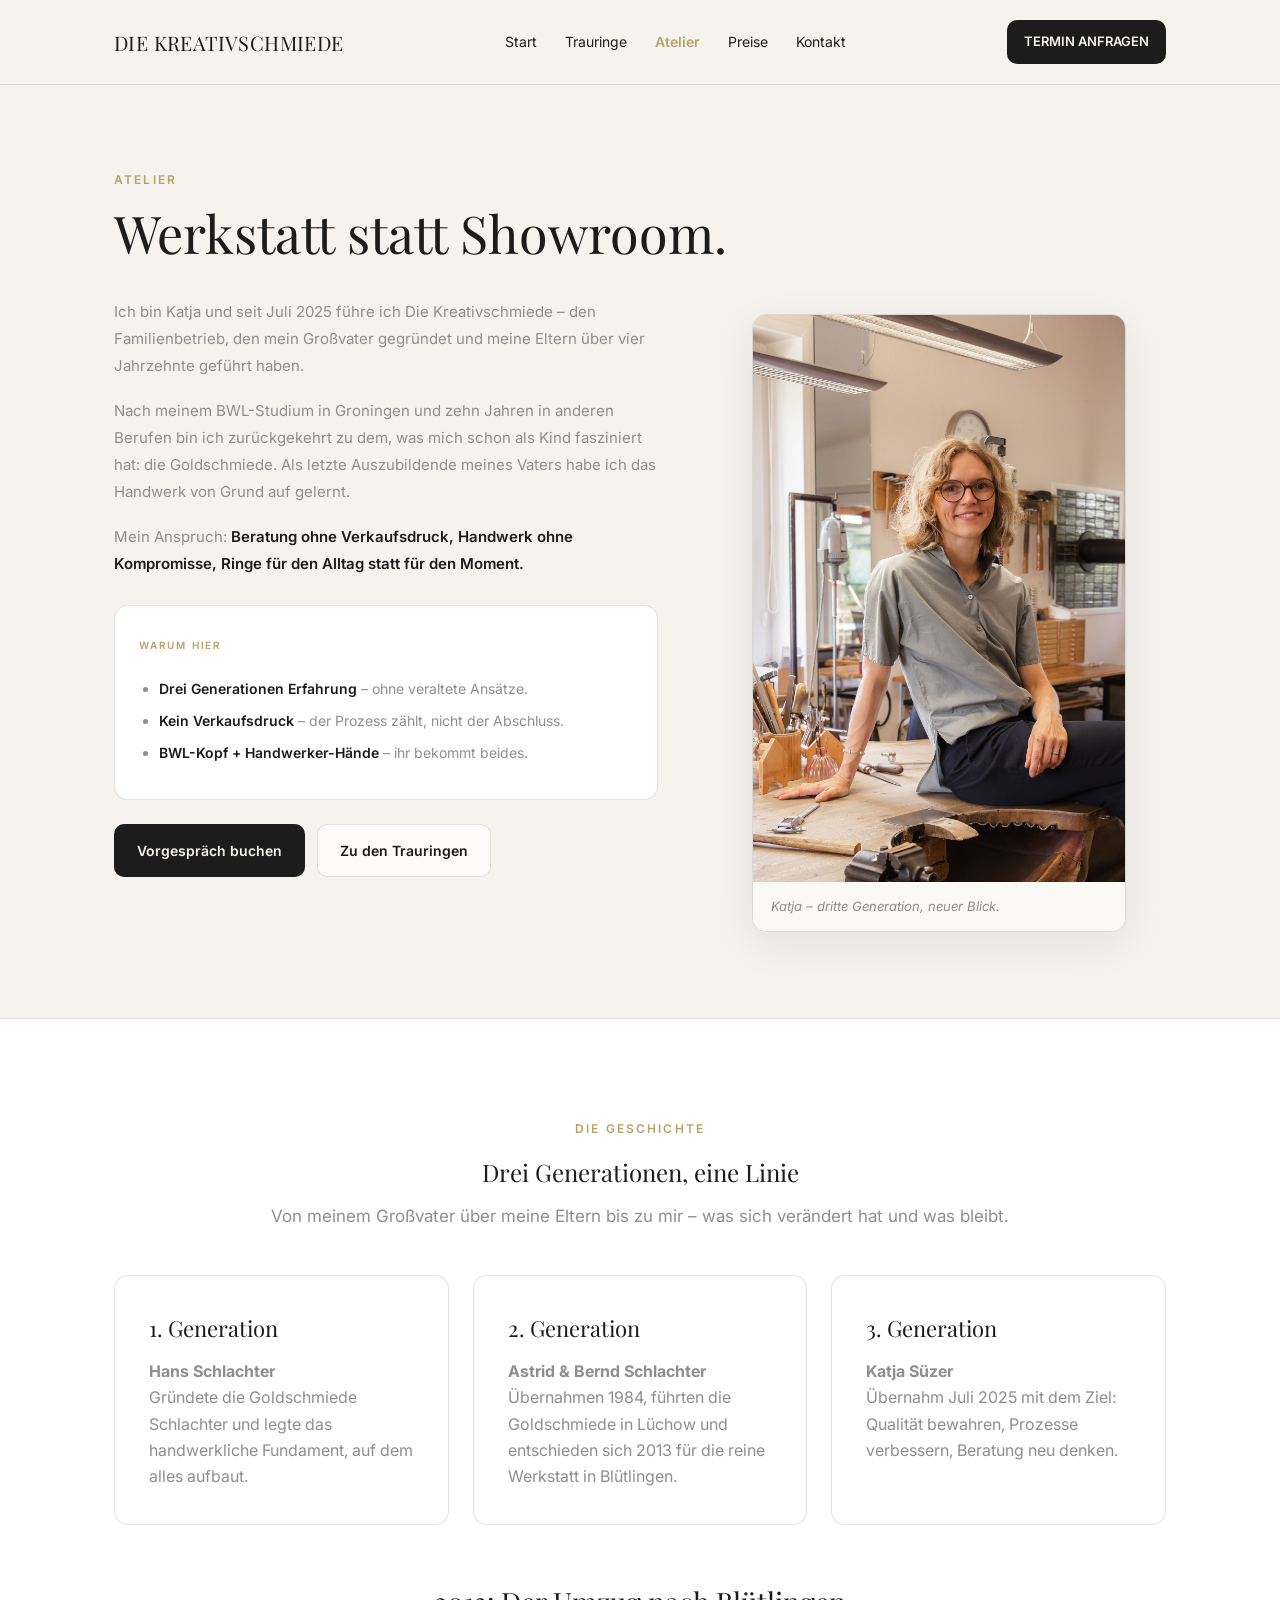
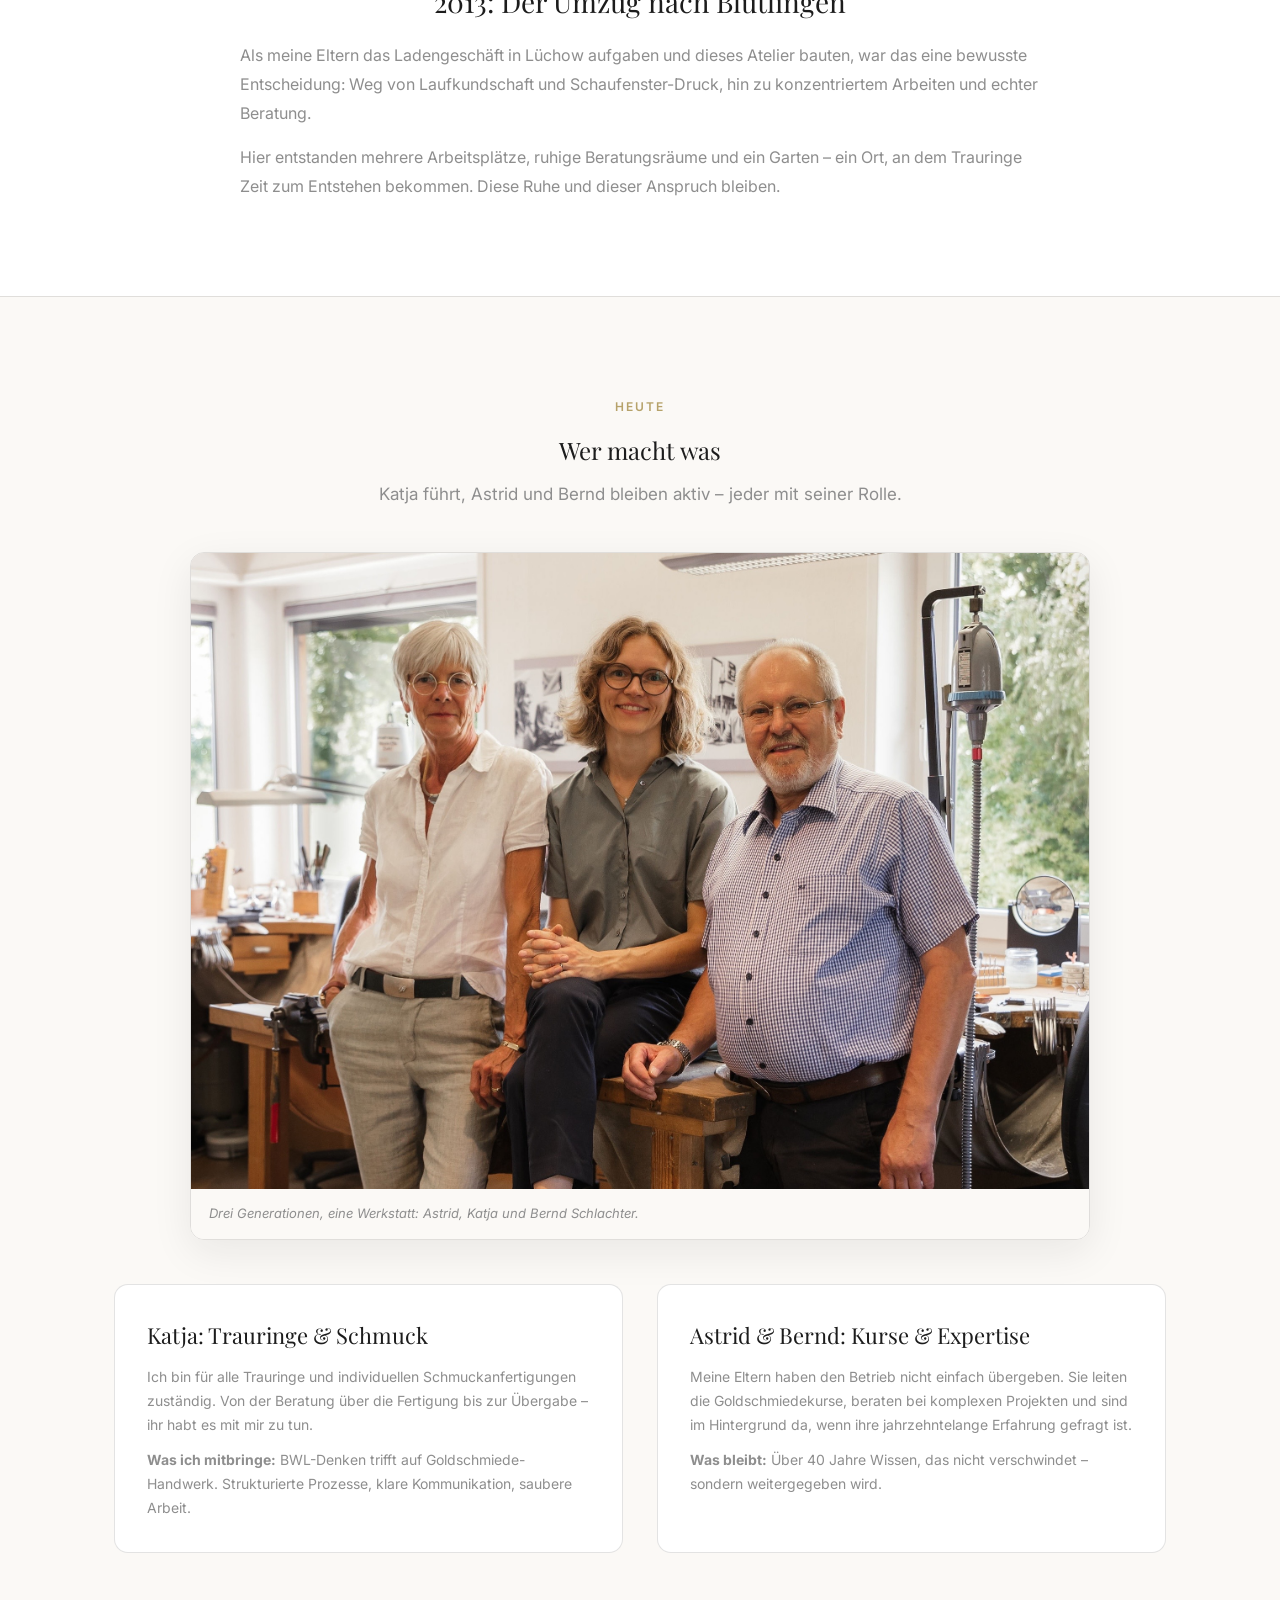
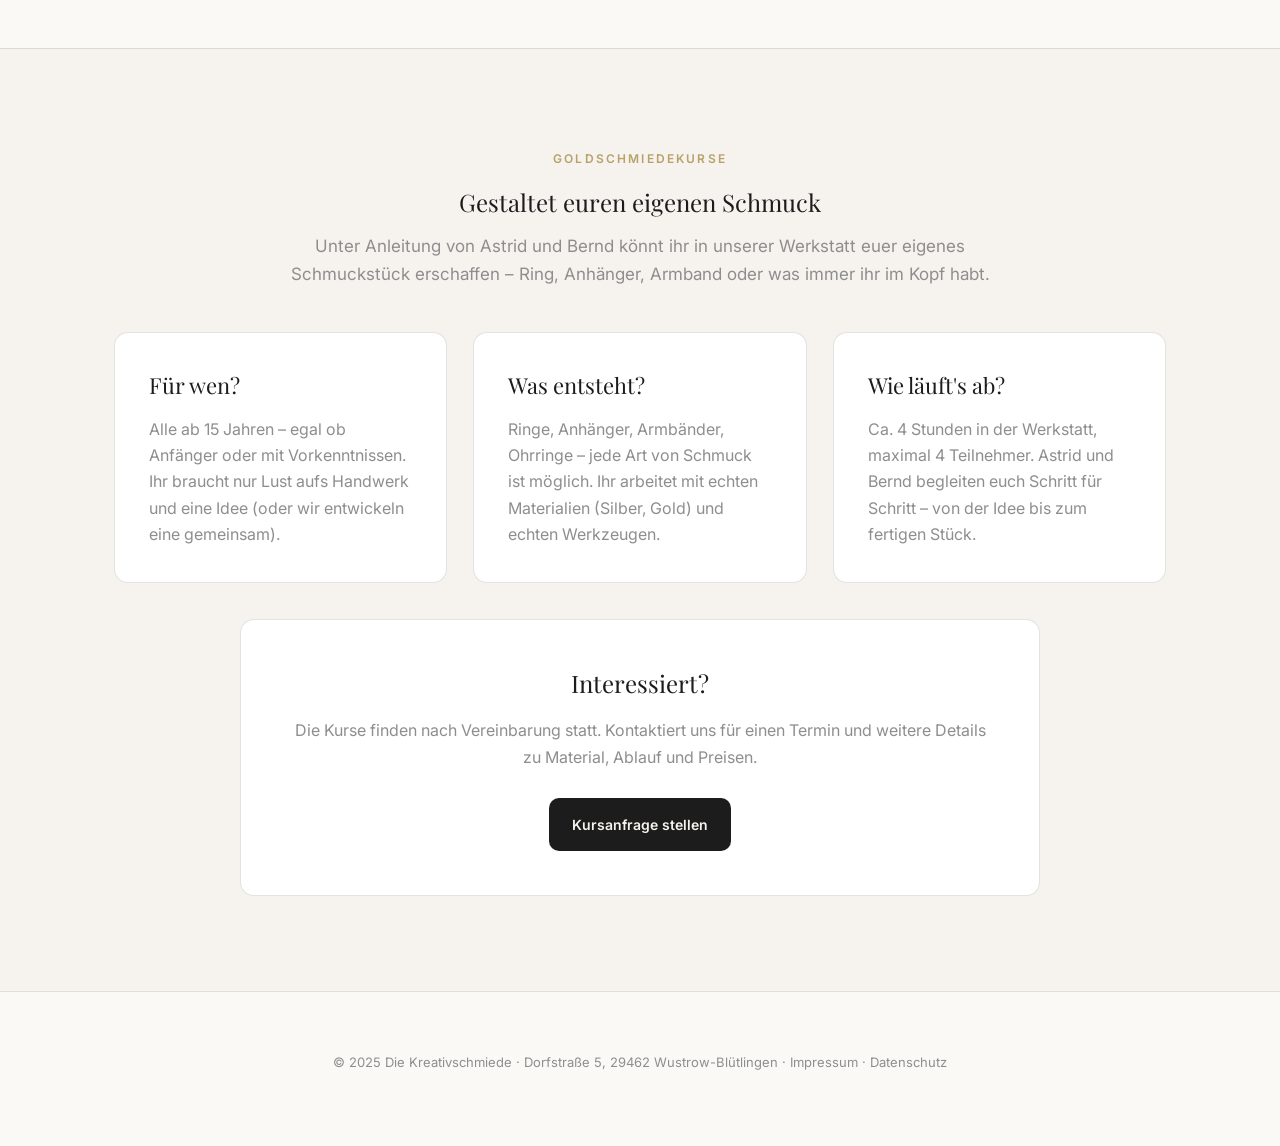
==== atelier.html @ a0a29ec5 "Initial launch: Kreativschmiede Relaunch" ====
<!doctype html>
<html lang="de">
<head>
  <meta charset="utf-8" />
  <meta name="viewport" content="width=device-width, initial-scale=1" />
  <title>Atelier & Über uns – Die Kreativschmiede</title>
  <meta name="description" content="Werkstatt statt Showroom. Drei Generationen Goldschmiedehandwerk – jetzt geführt von Katja Süzer in Wustrow-Blütlingen." />
  <link rel="stylesheet" href="css/style.css" />

  <style>
    /* ---- Page-specific ---- */

    .about-hero {
      padding: 80px 0 70px;
    }
    .about-hero h1 {
      font-size: clamp(34px, 5vw, 52px);
      line-height: 1.12;
      margin-bottom: 36px;
      max-width: 700px;
    }

    .about-grid {
      display: grid;
      grid-template-columns: 1.2fr 1fr;
      gap: 54px;
      align-items: start;
    }

    .about-copy p {
      color: var(--muted);
      font-size: 15px;
      line-height: 1.8;
      margin: 0 0 18px;
    }
    .about-copy strong { color: var(--text); font-weight: 600; }

    .principles {
      background: var(--surface);
      padding: 24px;
      border-radius: var(--radius);
      border: 1px solid var(--line);
      margin-top: 28px;
    }
    .principles ul { margin: 10px 0 0; padding-left: 20px; }
    .principles li {
      margin: 10px 0;
      color: var(--muted);
      font-size: 14px;
      line-height: 1.6;
    }
    .principles li strong { color: var(--text); }

    .about-photo {
      border-radius: var(--radius);
      overflow: hidden;
      border: 1px solid var(--line);
      box-shadow: var(--shadow);
      position: sticky;
      top: 110px;
    }
    .about-photo img { width: 100%; height: auto; display: block; object-fit: cover; }
    .about-photo figcaption {
      padding: 14px 18px;
      background: var(--surface-2);
      font-size: 13px;
      color: var(--muted);
      font-style: italic;
    }

    /* Generation cards */
    .gen-grid {
      display: grid;
      grid-template-columns: repeat(3, 1fr);
      gap: 24px;
      margin-top: 44px;
    }

    /* Roles */
    .roles-grid {
      display: grid;
      grid-template-columns: 1fr 1fr;
      gap: 34px;
      margin-top: 44px;
    }
    .role-card {
      background: var(--surface);
      padding: 32px;
      border-radius: var(--radius);
      border: 1px solid var(--line);
    }
    .role-card h3 { font-size: 22px; margin-bottom: 12px; }
    .role-card p  { color: var(--muted); font-size: 14px; line-height: 1.7; margin: 0 0 12px; }
    .role-card p:last-child { margin: 0; }

    /* Kurs box */
    .kurs-box {
      max-width: 800px;
      margin: 36px auto 0;
      background: var(--surface);
      border: 1px solid var(--line);
      border-radius: var(--radius);
      padding: 44px;
      text-align: center;
    }
    .kurs-box h3 { font-size: 24px; margin-bottom: 14px; }
    .kurs-box p  { color: var(--muted); margin: 0 0 28px; }

    @media (max-width: 900px) {
      .about-grid   { grid-template-columns: 1fr; gap: 36px; }
      .about-photo  { position: relative; top: 0; order: -1; }
      .gen-grid     { grid-template-columns: 1fr; }
      .roles-grid   { grid-template-columns: 1fr; }
    }
  </style>
</head>

<body>

  <!-- NAV -->
  <nav class="nav" aria-label="Hauptnavigation">
    <div class="wrap nav-inner">
      <a href="index.html" class="brand" aria-label="Startseite">
        <span>DIE KREATIVSCHMIEDE</span>
      </a>
      <div class="menu">
        <a href="index.html">Start</a>
        <a href="trauringe.html">Trauringe</a>
        <a href="atelier.html" class="active">Atelier</a>
        <a href="preise.html">Preise</a>
        <a href="kontakt.html">Kontakt</a>
      </div>
      <div class="cta-group">
        <a href="kontakt.html#termin" class="btn btn-primary btn-sm">TERMIN ANFRAGEN</a>
      </div>
    </div>
  </nav>

  <!-- HERO / ÜBER KATJA -->
  <header class="about-hero" id="top">
    <div class="wrap">
      <span class="kicker">Atelier</span>
      <h1>Werkstatt statt Showroom.</h1>

      <div class="about-grid">
        <div class="about-copy">
          <p>
            Ich bin Katja und seit Juli 2025 führe ich Die Kreativschmiede – den Familienbetrieb, den mein Großvater gegründet und meine Eltern über vier Jahrzehnte geführt haben.
          </p>
          <p>
            Nach meinem BWL-Studium in Groningen und zehn Jahren in anderen Berufen bin ich zurückgekehrt zu dem, was mich schon als Kind fasziniert hat: die Goldschmiede. Als letzte Auszubildende meines Vaters habe ich das Handwerk von Grund auf gelernt.
          </p>
          <p>
            Mein Anspruch: <strong>Beratung ohne Verkaufsdruck, Handwerk ohne Kompromisse, Ringe für den Alltag statt für den Moment.</strong>
          </p>

          <div class="principles">
            <span class="kicker" style="font-size:10px;">Warum hier</span>
            <ul>
              <li><strong>Drei Generationen Erfahrung</strong> – ohne veraltete Ansätze.</li>
              <li><strong>Kein Verkaufsdruck</strong> – der Prozess zählt, nicht der Abschluss.</li>
              <li><strong>BWL-Kopf + Handwerker-Hände</strong> – ihr bekommt beides.</li>
            </ul>
          </div>

          <div class="cta-group" style="justify-content:flex-start; margin-top: 24px;">
            <a href="kontakt.html#termin" class="btn btn-primary">Vorgespräch buchen</a>
            <a href="trauringe.html" class="btn btn-outline">Zu den Trauringen</a>
          </div>
        </div>

        <figure class="about-photo">
          <img src="images/EG_01991 Kopie.jpeg" alt="Katja Süzer an ihrem Arbeitsplatz in der Goldschmiedewerkstatt" loading="eager" />
          <figcaption>Katja – dritte Generation, neuer Blick.</figcaption>
        </figure>
      </div>
    </div>
  </header>

  <!-- DREI GENERATIONEN -->
  <section style="background: var(--surface);">
    <div class="wrap">
      <div class="center">
        <span class="kicker">Die Geschichte</span>
        <h2>Drei Generationen, eine Linie</h2>
        <p class="lead">Von meinem Großvater über meine Eltern bis zu mir – was sich verändert hat und was bleibt.</p>
      </div>

      <div class="gen-grid">
        <div class="card">
          <h3>1. Generation</h3>
          <p><strong>Hans Schlachter</strong><br>Gründete die Goldschmiede Schlachter und legte das handwerkliche Fundament, auf dem alles aufbaut.</p>
        </div>
        <div class="card">
          <h3>2. Generation</h3>
          <p><strong>Astrid & Bernd Schlachter</strong><br>Übernahmen 1984, führten die Goldschmiede in Lüchow und entschieden sich 2013 für die reine Werkstatt in Blütlingen.</p>
        </div>
        <div class="card">
          <h3>3. Generation</h3>
          <p><strong>Katja Süzer</strong><br>Übernahm Juli 2025 mit dem Ziel: Qualität bewahren, Prozesse verbessern, Beratung neu denken.</p>
        </div>
      </div>

      <div style="max-width: 800px; margin: 54px auto 0;">
        <h3 style="font-size: 28px; margin-bottom: 16px; text-align: center;">2013: Der Umzug nach Blütlingen</h3>
        <p style="color: var(--muted); line-height: 1.8; margin: 0 0 16px;">
          Als meine Eltern das Ladengeschäft in Lüchow aufgaben und dieses Atelier bauten, war das eine bewusste Entscheidung: Weg von Laufkundschaft und Schaufenster-Druck, hin zu konzentriertem Arbeiten und echter Beratung.
        </p>
        <p style="color: var(--muted); line-height: 1.8; margin: 0;">
          Hier entstanden mehrere Arbeitsplätze, ruhige Beratungsräume und ein Garten – ein Ort, an dem Trauringe Zeit zum Entstehen bekommen. Diese Ruhe und dieser Anspruch bleiben.
        </p>
      </div>
    </div>
  </section>

  <!-- WER MACHT WAS -->
  <section style="background: var(--surface-2);">
    <div class="wrap">
      <div class="center">
        <span class="kicker">Heute</span>
        <h2>Wer macht was</h2>
        <p class="lead">Katja führt, Astrid und Bernd bleiben aktiv – jeder mit seiner Rolle.</p>
      </div>

      <figure style="max-width: 900px; margin: 44px auto 0; border-radius: var(--radius); overflow: hidden; border: 1px solid var(--line); box-shadow: var(--shadow);">
        <img src="images/EG_01956.jpeg" alt="Familie Schlachter: Astrid, Katja und Bernd in der Werkstatt" loading="lazy" style="width:100%; display:block; object-fit:cover;" />
        <figcaption style="padding: 14px 18px; background: var(--surface-2); font-size: 13px; color: var(--muted); font-style: italic;">Drei Generationen, eine Werkstatt: Astrid, Katja und Bernd Schlachter.</figcaption>
      </figure>

      <div class="roles-grid">
        <div class="role-card">
          <h3>Katja: Trauringe & Schmuck</h3>
          <p>Ich bin für alle Trauringe und individuellen Schmuckanfertigungen zuständig. Von der Beratung über die Fertigung bis zur Übergabe – ihr habt es mit mir zu tun.</p>
          <p><strong>Was ich mitbringe:</strong> BWL-Denken trifft auf Goldschmiede-Handwerk. Strukturierte Prozesse, klare Kommunikation, saubere Arbeit.</p>
        </div>
        <div class="role-card">
          <h3>Astrid & Bernd: Kurse & Expertise</h3>
          <p>Meine Eltern haben den Betrieb nicht einfach übergeben. Sie leiten die Goldschmiedekurse, beraten bei komplexen Projekten und sind im Hintergrund da, wenn ihre jahrzehntelange Erfahrung gefragt ist.</p>
          <p><strong>Was bleibt:</strong> Über 40 Jahre Wissen, das nicht verschwindet – sondern weitergegeben wird.</p>
        </div>
      </div>
    </div>
  </section>

  <!-- GOLDSCHMIEDEKURSE -->
  <section id="kurse">
    <div class="wrap">
      <div class="center">
        <span class="kicker">Goldschmiedekurse</span>
        <h2>Gestaltet euren eigenen Schmuck</h2>
        <p class="lead">Unter Anleitung von Astrid und Bernd könnt ihr in unserer Werkstatt euer eigenes Schmuckstück erschaffen – Ring, Anhänger, Armband oder was immer ihr im Kopf habt.</p>
      </div>

      <div class="grid">
        <div class="card">
          <h3>Für wen?</h3>
          <p>Alle ab 15 Jahren – egal ob Anfänger oder mit Vorkenntnissen. Ihr braucht nur Lust aufs Handwerk und eine Idee (oder wir entwickeln eine gemeinsam).</p>
        </div>
        <div class="card">
          <h3>Was entsteht?</h3>
          <p>Ringe, Anhänger, Armbänder, Ohrringe – jede Art von Schmuck ist möglich. Ihr arbeitet mit echten Materialien (Silber, Gold) und echten Werkzeugen.</p>
        </div>
        <div class="card">
          <h3>Wie läuft's ab?</h3>
          <p>Ca. 4 Stunden in der Werkstatt, maximal 4 Teilnehmer. Astrid und Bernd begleiten euch Schritt für Schritt – von der Idee bis zum fertigen Stück.</p>
        </div>
      </div>

      <div class="kurs-box">
        <h3>Interessiert?</h3>
        <p>Die Kurse finden nach Vereinbarung statt. Kontaktiert uns für einen Termin und weitere Details zu Material, Ablauf und Preisen.</p>
        <a href="kontakt.html#termin" class="btn btn-primary">Kursanfrage stellen</a>
      </div>
    </div>
  </section>

  <footer>
    <div class="wrap">
      <p>&copy; 2025 Die Kreativschmiede · Dorfstraße 5, 29462 Wustrow-Blütlingen ·
        <a href="impressum.html">Impressum</a> · <a href="datenschutz.html">Datenschutz</a>
      </p>
    </div>
  </footer>

</body>
</html>
---- css/style.css ----
/* ============================================================
   DIE KREATIVSCHMIEDE – Shared Stylesheet
   Palette: Ivory · Anthrazit · Gold
   Fonts: Playfair Display (serif) · Inter (sans)
   ============================================================ */

@import url('https://fonts.googleapis.com/css2?family=Playfair+Display:wght@400;600&family=Inter:wght@300;400;600&display=swap');

/* ---------- Design Tokens ---------- */
:root {
  --anthracite:   #1C1C1C;
  --ivory:        #F6F3EE;
  --gold:         #B6A26A;
  --stone:        #8E8E8E;
  --sage:         #8FAE9E;

  --bg:           var(--ivory);
  --surface:      #FFFFFF;
  --surface-2:    #FBF9F6;

  --text:         var(--anthracite);
  --muted:        var(--stone);
  --accent:       var(--gold);
  --accent-soft:  rgba(182, 162, 106, 0.12);

  --line:         rgba(28, 28, 28, 0.12);
  --radius:       14px;
  --shadow:       0 12px 40px rgba(28, 28, 28, 0.08);
}

/* ---------- Reset & Base ---------- */
*, *::before, *::after { box-sizing: border-box; }

body {
  margin: 0;
  font-family: 'Inter', sans-serif;
  background: var(--bg);
  color: var(--text);
  line-height: 1.65;
  scroll-behavior: smooth;
}

h1, h2, h3, h4 {
  font-family: 'Playfair Display', serif;
  font-weight: 400;
  margin: 0;
  color: var(--text);
}

p { margin: 0 0 1em; }
a { color: var(--accent); }
img { max-width: 100%; display: block; }

/* ---------- Layout ---------- */
.wrap {
  max-width: 1100px;
  margin: 0 auto;
  padding: 0 24px;
}

.center { text-align: center; }

.lead {
  color: var(--muted);
  margin: 10px auto 0;
  max-width: 760px;
  font-size: 17px;
}

section {
  padding: 95px 0;
  border-top: 1px solid var(--line);
}

/* ---------- Navigation ---------- */
.nav {
  position: sticky;
  top: 0;
  z-index: 100;
  background: rgba(246, 243, 238, 0.92);
  backdrop-filter: blur(12px);
  -webkit-backdrop-filter: blur(12px);
  border-bottom: 1px solid var(--line);
}

.nav-inner {
  display: flex;
  align-items: center;
  justify-content: space-between;
  height: 84px;
  gap: 18px;
}

.brand {
  display: flex;
  align-items: center;
  gap: 14px;
  text-decoration: none;
  color: var(--text);
  min-width: 220px;
  flex-shrink: 0;
}

.brand span {
  font-family: 'Playfair Display', serif;
  font-size: 20px;
  letter-spacing: 0.02em;
}

.menu {
  display: flex;
  gap: 4px;
  align-items: center;
  font-size: 14px;
  flex-wrap: wrap;
  justify-content: center;
}

.menu a {
  text-decoration: none;
  color: var(--text);
  padding: 10px 12px;
  border-radius: 10px;
  transition: background 0.2s;
}

.menu a:hover { background: rgba(28, 28, 28, 0.05); }
.menu a.active { color: var(--accent); font-weight: 600; }

/* ---------- Buttons ---------- */
.cta-group {
  display: flex;
  gap: 12px;
  justify-content: center;
  flex-wrap: wrap;
}

.btn {
  padding: 14px 22px;
  border-radius: 10px;
  text-decoration: none;
  font-weight: 600;
  transition: transform 0.25s, filter 0.25s, background 0.25s, border-color 0.25s;
  display: inline-block;
  font-size: 14px;
  border: 1px solid transparent;
  text-align: center;
  white-space: nowrap;
  cursor: pointer;
  font-family: 'Inter', sans-serif;
}

.btn-primary {
  background: var(--anthracite);
  color: var(--ivory);
}
.btn-primary:hover {
  transform: translateY(-1px);
  filter: brightness(1.08);
}

.btn-outline {
  border: 1px solid var(--line);
  color: var(--text);
  background: rgba(255, 255, 255, 0.65);
}
.btn-outline:hover {
  border-color: rgba(28, 28, 28, 0.22);
  background: rgba(255, 255, 255, 0.92);
  transform: translateY(-1px);
}

.btn-sm {
  padding: 10px 16px;
  font-size: 13px;
}

/* ---------- Kicker (Label über Überschriften) ---------- */
.kicker {
  color: var(--accent);
  text-transform: uppercase;
  letter-spacing: 0.18em;
  font-size: 12px;
  font-weight: 600;
  margin-bottom: 14px;
  display: inline-block;
}

/* ---------- Cards ---------- */
.card {
  background: var(--surface);
  padding: 34px;
  border-radius: var(--radius);
  border: 1px solid var(--line);
  transition: box-shadow 0.25s, transform 0.25s, border-color 0.25s;
}
.card:hover {
  box-shadow: var(--shadow);
  transform: translateY(-2px);
  border-color: rgba(182, 162, 106, 0.55);
}
.card h3 { font-size: 22px; margin-bottom: 12px; }
.card p  { color: var(--muted); margin: 0; }

/* ---------- Grid ---------- */
.grid {
  display: grid;
  grid-template-columns: repeat(auto-fit, minmax(260px, 1fr));
  gap: 26px;
  margin-top: 44px;
}

/* ---------- Split (2-column) ---------- */
.split {
  display: grid;
  grid-template-columns: 1fr 1fr;
  gap: 34px;
  align-items: center;
  margin-top: 44px;
}

/* ---------- Media boxes ---------- */
.media {
  border-radius: var(--radius);
  overflow: hidden;
  border: 1px solid var(--line);
  box-shadow: var(--shadow);
  min-height: 360px;
  background: rgba(255, 255, 255, 0.65);
}
.media img {
  width: 100%;
  height: 100%;
  object-fit: cover;
  display: block;
}

/* ---------- Steps ---------- */
.steps {
  display: grid;
  grid-template-columns: repeat(auto-fit, minmax(220px, 1fr));
  gap: 18px;
  margin-top: 44px;
}

.step {
  background: var(--surface);
  border: 1px solid var(--line);
  border-radius: var(--radius);
  padding: 22px;
  transition: box-shadow 0.25s, transform 0.25s, border-color 0.25s;
}
.step:hover {
  box-shadow: var(--shadow);
  transform: translateY(-2px);
  border-color: rgba(182, 162, 106, 0.55);
}

.step .num {
  width: 36px; height: 36px;
  border-radius: 12px;
  display: inline-flex;
  align-items: center;
  justify-content: center;
  background: var(--accent-soft);
  color: var(--text);
  font-weight: 700;
  margin-bottom: 10px;
  border: 1px solid rgba(182, 162, 106, 0.35);
}

.step h3 { font-size: 20px; margin-bottom: 8px; }
.step p  { color: var(--muted); margin: 0; font-size: 14px; }

/* ---------- Testimonials ---------- */
.quotes {
  display: grid;
  grid-template-columns: repeat(auto-fit, minmax(280px, 1fr));
  gap: 18px;
  margin-top: 44px;
}

.quote {
  background: var(--surface);
  border: 1px solid var(--line);
  border-radius: var(--radius);
  padding: 22px;
  transition: box-shadow 0.25s, transform 0.25s, border-color 0.25s;
}
.quote:hover {
  box-shadow: var(--shadow);
  transform: translateY(-2px);
  border-color: rgba(182, 162, 106, 0.55);
}
.quote p   { color: var(--muted); margin: 0 0 12px; }
.quote .who { color: var(--text); font-weight: 600; font-size: 13px; }

/* ---------- FAQ ---------- */
.faq-container { max-width: 840px; margin: 40px auto 0; }

details {
  background: var(--surface);
  margin-bottom: 12px;
  border-radius: 12px;
  border: 1px solid var(--line);
  overflow: hidden;
}
details[open] { border-color: rgba(182, 162, 106, 0.4); }

summary {
  padding: 20px;
  cursor: pointer;
  font-weight: 600;
  font-family: 'Playfair Display', serif;
  font-size: 18px;
  list-style: none;
  display: flex;
  justify-content: space-between;
  align-items: center;
}
summary::-webkit-details-marker { display: none; }
summary::after { content: '+'; color: var(--accent); font-size: 22px; font-weight: 300; }
details[open] summary::after { content: '−'; }

details p { padding: 0 20px 20px; color: var(--muted); margin: 0; }

/* ---------- Micro-pills (Trust signals) ---------- */
.micro-proof { display: flex; gap: 12px; flex-wrap: wrap; margin-top: 18px; }

.micro-pill {
  display: inline-flex;
  align-items: center;
  gap: 10px;
  padding: 10px 12px;
  border-radius: 999px;
  border: 1px solid var(--line);
  background: rgba(255, 255, 255, 0.65);
  font-size: 13px;
  color: var(--muted);
}

.dot {
  width: 8px; height: 8px;
  border-radius: 50%;
  background: var(--accent);
  box-shadow: 0 0 0 4px var(--accent-soft);
  flex-shrink: 0;
}

/* ---------- Footer ---------- */
footer {
  padding: 60px 0;
  text-align: center;
  color: var(--muted);
  font-size: 13px;
  background: var(--surface-2);
  border-top: 1px solid var(--line);
}
footer a { color: var(--muted); text-decoration: none; transition: color 0.2s; }
footer a:hover { color: var(--text); }

/* ---------- Responsive ---------- */
@media (max-width: 900px) {
  .split { grid-template-columns: 1fr; }
}

@media (max-width: 768px) {
  .nav-inner {
    height: auto;
    padding: 14px 0;
    flex-direction: column;
    gap: 10px;
  }
  .brand { min-width: unset; }
  .menu { gap: 2px; }
  section { padding: 70px 0; }
  .grid { grid-template-columns: 1fr; }
}
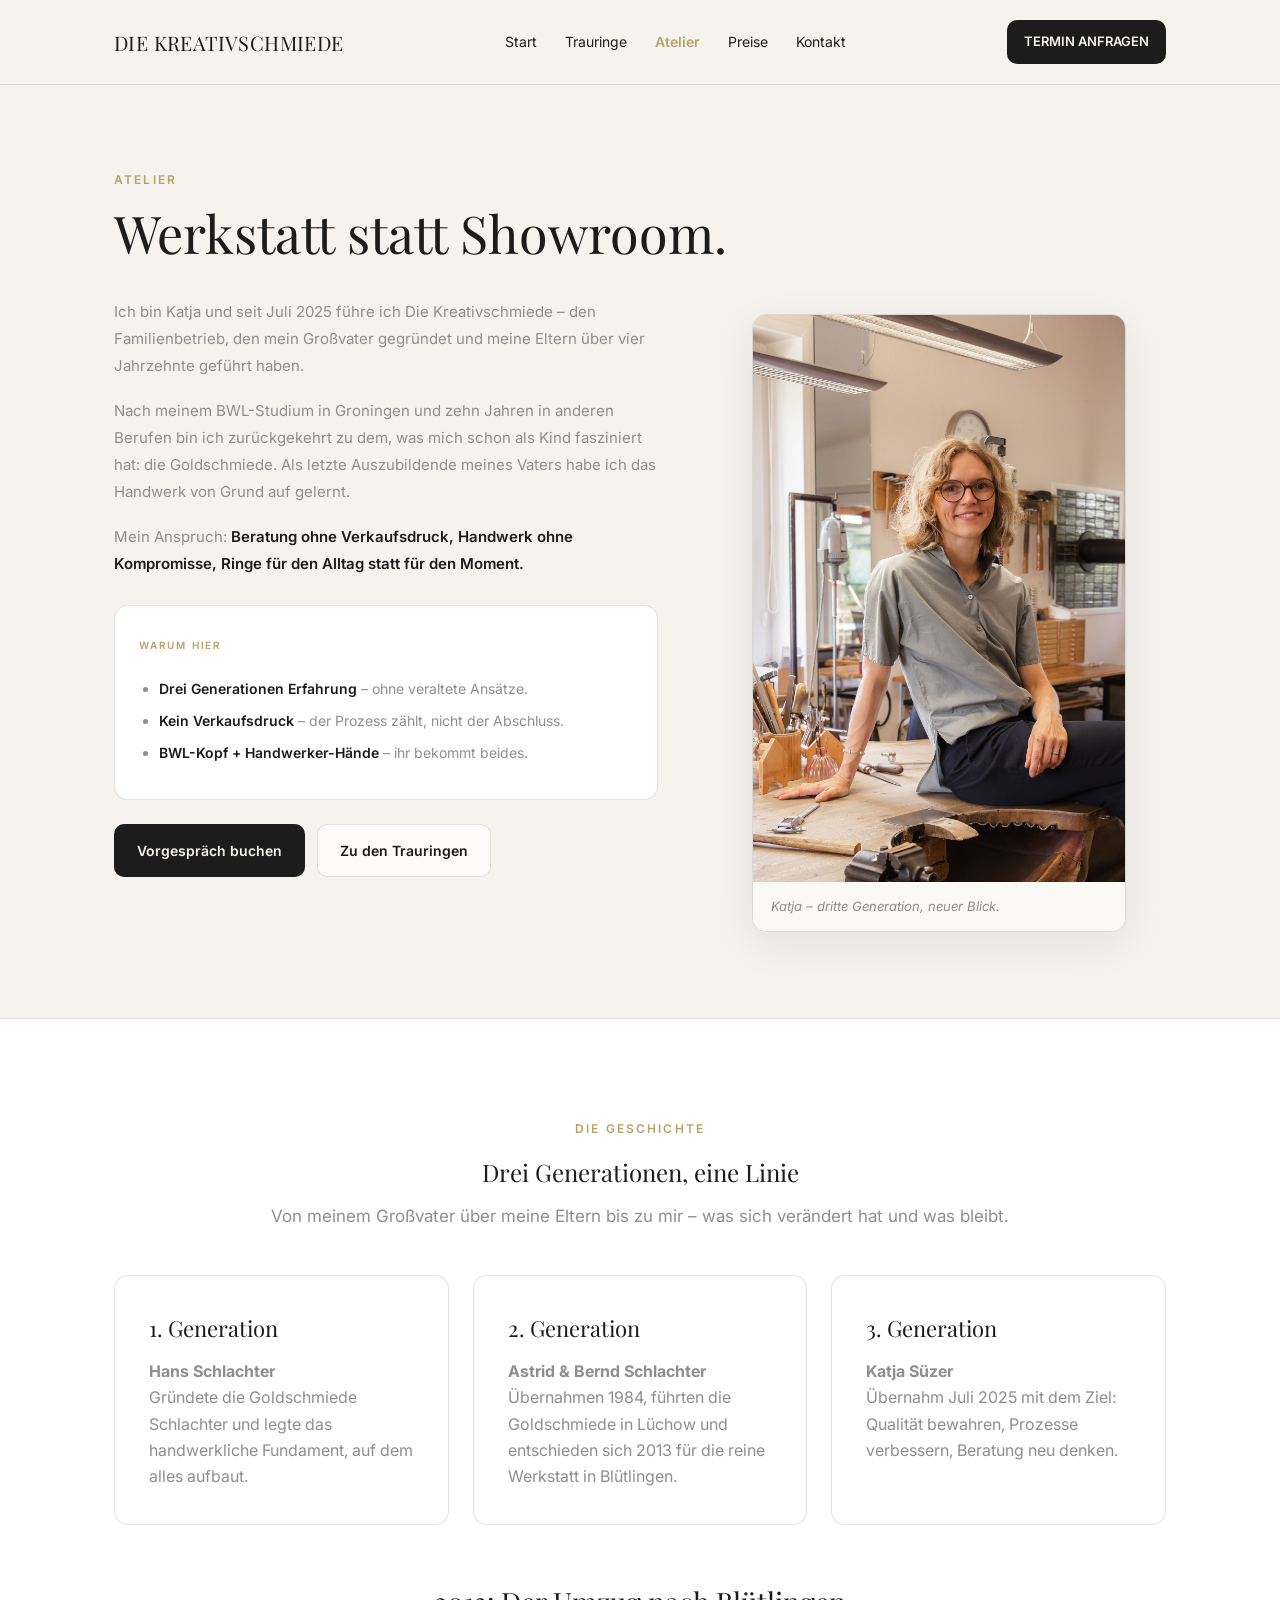
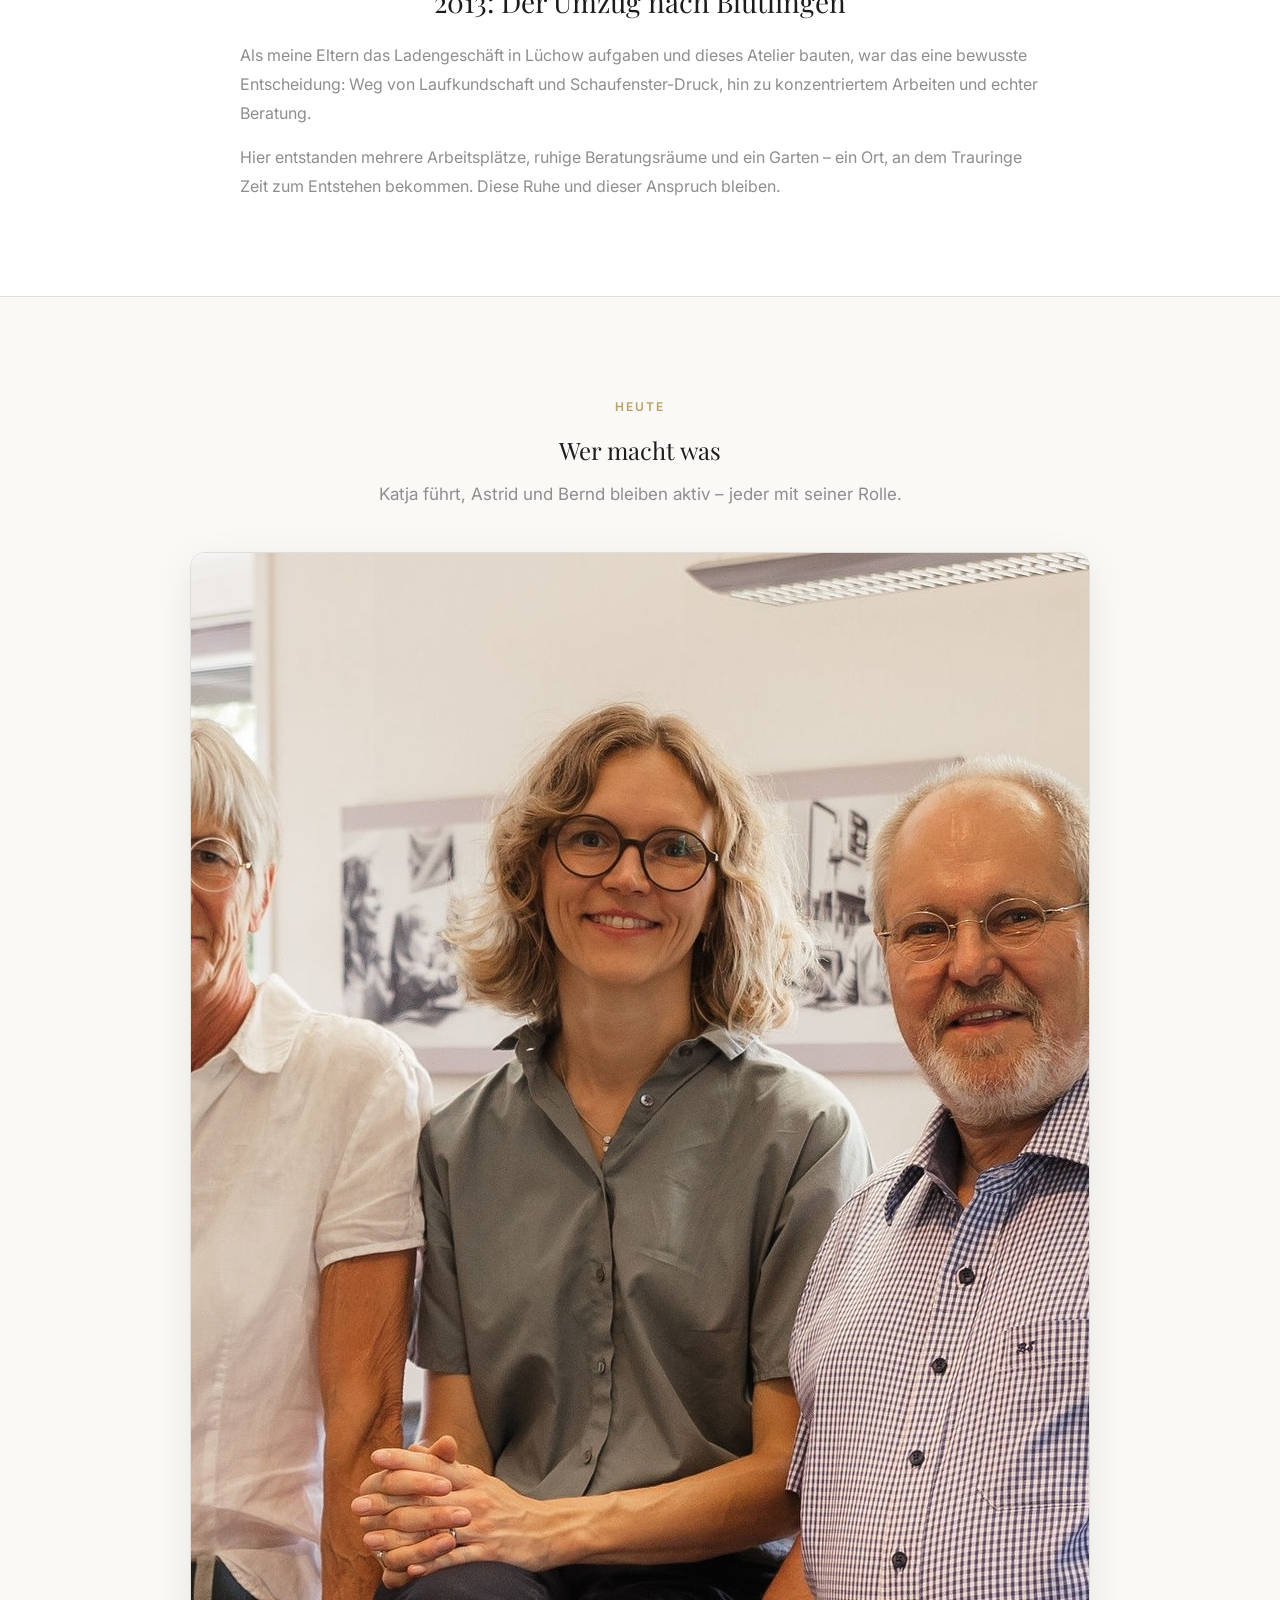
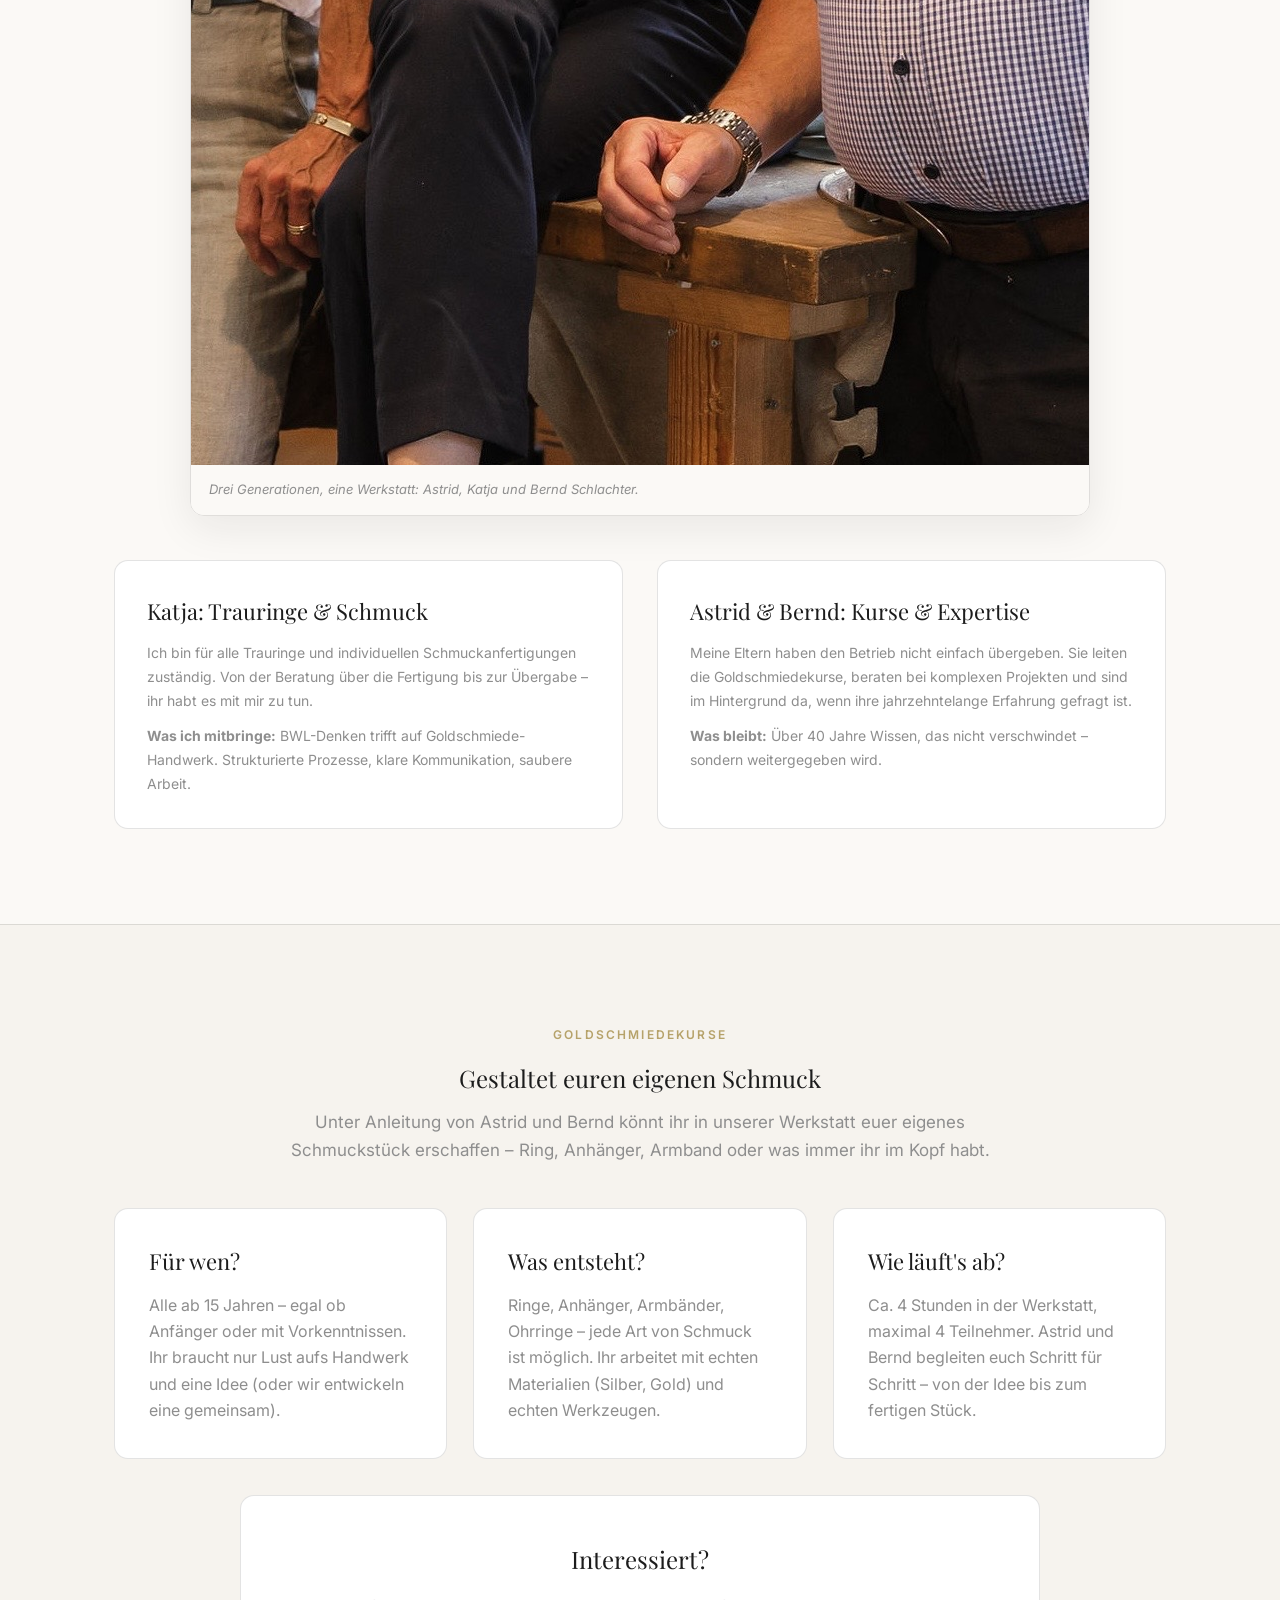
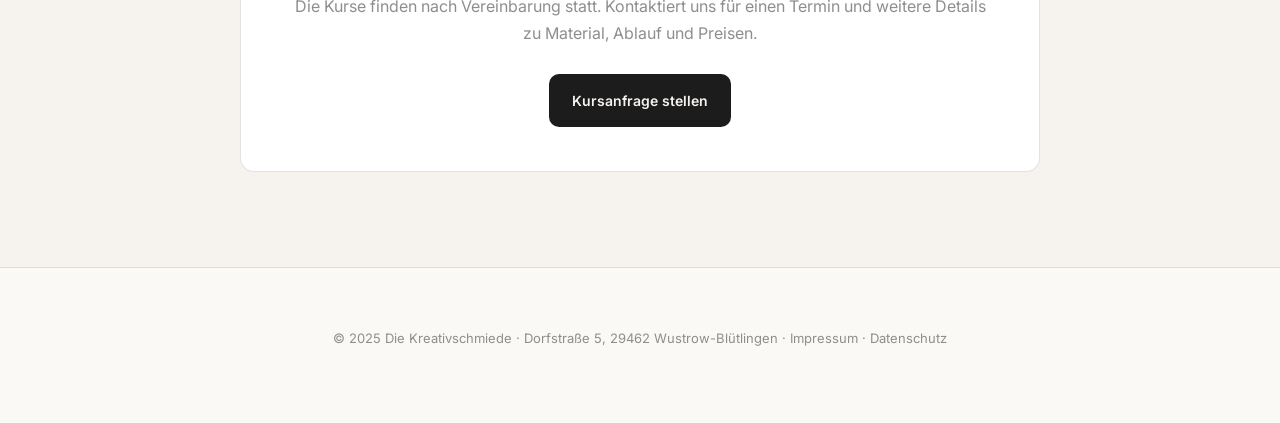
==== commit 87d83ba3: "SEO, JSON-LD, OG tags, SVG icons, sitemap, a11y" ====
--- a/atelier.html
+++ b/atelier.html
@@ -3,8 +3,23 @@
 <head>
   <meta charset="utf-8" />
   <meta name="viewport" content="width=device-width, initial-scale=1" />
-  <title>Atelier & Über uns – Die Kreativschmiede</title>
-  <meta name="description" content="Werkstatt statt Showroom. Drei Generationen Goldschmiedehandwerk – jetzt geführt von Katja Süzer in Wustrow-Blütlingen." />
+  <title>Das Atelier – Goldschmiede Blütlingen | Die Kreativschmiede</title>
+  <meta name="description" content="Werkstatt statt Showroom: Katja Süzer führt die Kreativschmiede in Wustrow-Blütlingen als dritte Generation. Goldschmiedekurse von Astrid & Bernd Schlachter." />
+  <link rel="canonical" href="https://www.die-kreativ-schmiede.de/atelier.html" />
+
+  <link rel="preconnect" href="https://fonts.googleapis.com" />
+  <link rel="preconnect" href="https://fonts.gstatic.com" crossorigin />
+
+  <!-- Open Graph -->
+  <meta property="og:type" content="website" />
+  <meta property="og:url" content="https://www.die-kreativ-schmiede.de/atelier.html" />
+  <meta property="og:title" content="Das Atelier – Die Kreativschmiede Blütlingen" />
+  <meta property="og:description" content="Werkstatt statt Showroom. Drei Generationen Goldschmiedehandwerk in Wustrow-Blütlingen." />
+  <meta property="og:image" content="https://www.die-kreativ-schmiede.de/images/EG_01991 Kopie.jpeg" />
+  <meta property="og:locale" content="de_DE" />
+  <meta property="og:site_name" content="Die Kreativschmiede" />
+  <meta name="twitter:card" content="summary_large_image" />
+
   <link rel="stylesheet" href="css/style.css" />
 
   <style>
@@ -170,7 +185,7 @@
         </div>
 
         <figure class="about-photo">
-          <img src="images/EG_01991 Kopie.jpeg" alt="Katja Süzer an ihrem Arbeitsplatz in der Goldschmiedewerkstatt" loading="eager" />
+          <img src="images/EG_01991 Kopie.jpeg" alt="Katja Süzer an ihrem Arbeitsplatz in der Goldschmiedewerkstatt" width="1424" height="2171" loading="eager" fetchpriority="high" />
           <figcaption>Katja – dritte Generation, neuer Blick.</figcaption>
         </figure>
       </div>
@@ -223,7 +238,7 @@
       </div>
 
       <figure style="max-width: 900px; margin: 44px auto 0; border-radius: var(--radius); overflow: hidden; border: 1px solid var(--line); box-shadow: var(--shadow);">
-        <img src="images/EG_01956.jpeg" alt="Familie Schlachter: Astrid, Katja und Bernd in der Werkstatt" loading="lazy" style="width:100%; display:block; object-fit:cover;" />
+        <img src="images/EG_01956.jpeg" alt="Familie Schlachter: Astrid, Katja und Bernd in der Werkstatt der Kreativschmiede" width="2135" height="1512" loading="lazy" style="width:100%; display:block; object-fit:cover;" />
         <figcaption style="padding: 14px 18px; background: var(--surface-2); font-size: 13px; color: var(--muted); font-style: italic;">Drei Generationen, eine Werkstatt: Astrid, Katja und Bernd Schlachter.</figcaption>
       </figure>
 
--- a/css/style.css
+++ b/css/style.css
@@ -359,6 +359,16 @@
 footer a { color: var(--muted); text-decoration: none; transition: color 0.2s; }
 footer a:hover { color: var(--text); }
 
+/* ---------- Focus Visible ---------- */
+:focus-visible {
+  outline: 2px solid var(--accent);
+  outline-offset: 3px;
+  border-radius: 6px;
+}
+
+.btn:focus-visible { outline-offset: 4px; }
+summary:focus-visible { outline-offset: 2px; }
+
 /* ---------- Responsive ---------- */
 @media (max-width: 900px) {
   .split { grid-template-columns: 1fr; }
@@ -376,3 +386,14 @@
   section { padding: 70px 0; }
   .grid { grid-template-columns: 1fr; }
 }
+
+/* ---------- Reduced Motion ---------- */
+@media (prefers-reduced-motion: reduce) {
+  *, *::before, *::after {
+    animation-duration: 0.01ms !important;
+    animation-iteration-count: 1 !important;
+    transition-duration: 0.01ms !important;
+    scroll-behavior: auto !important;
+  }
+  body { scroll-behavior: auto; }
+}
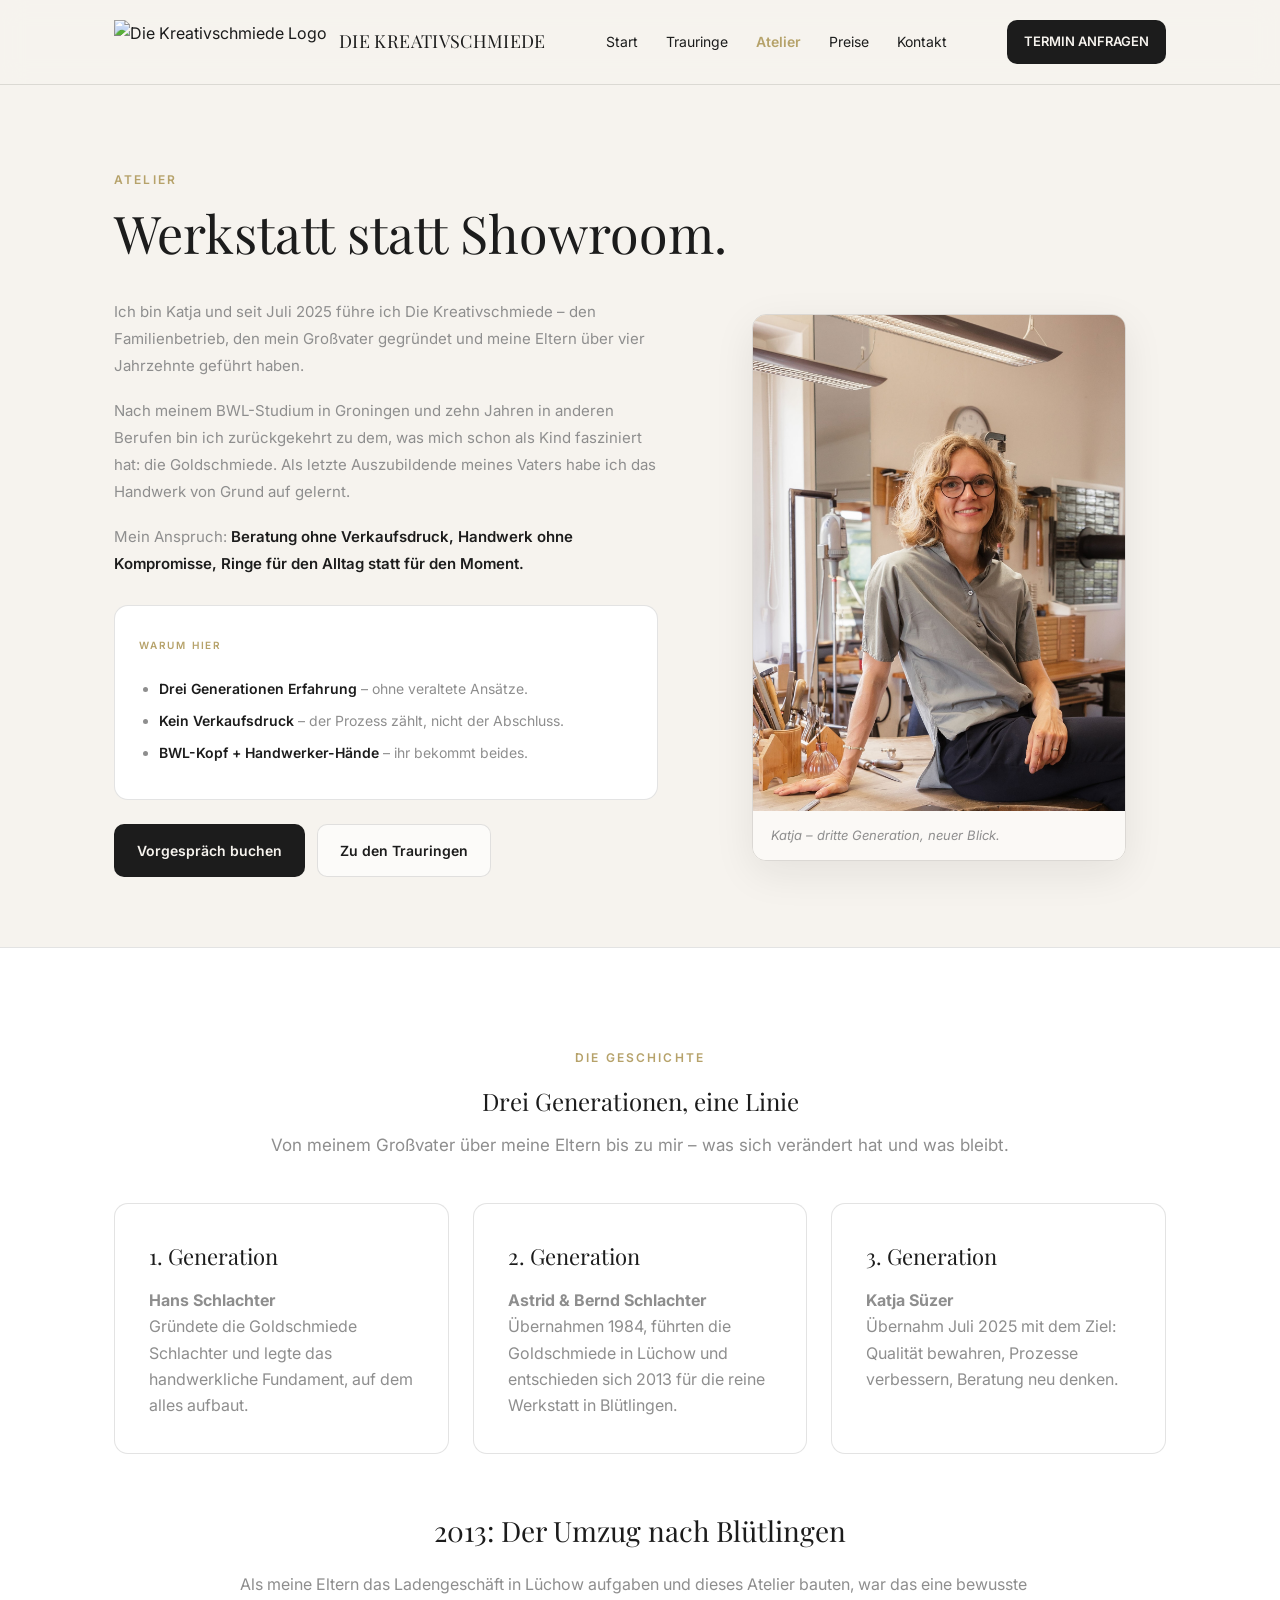
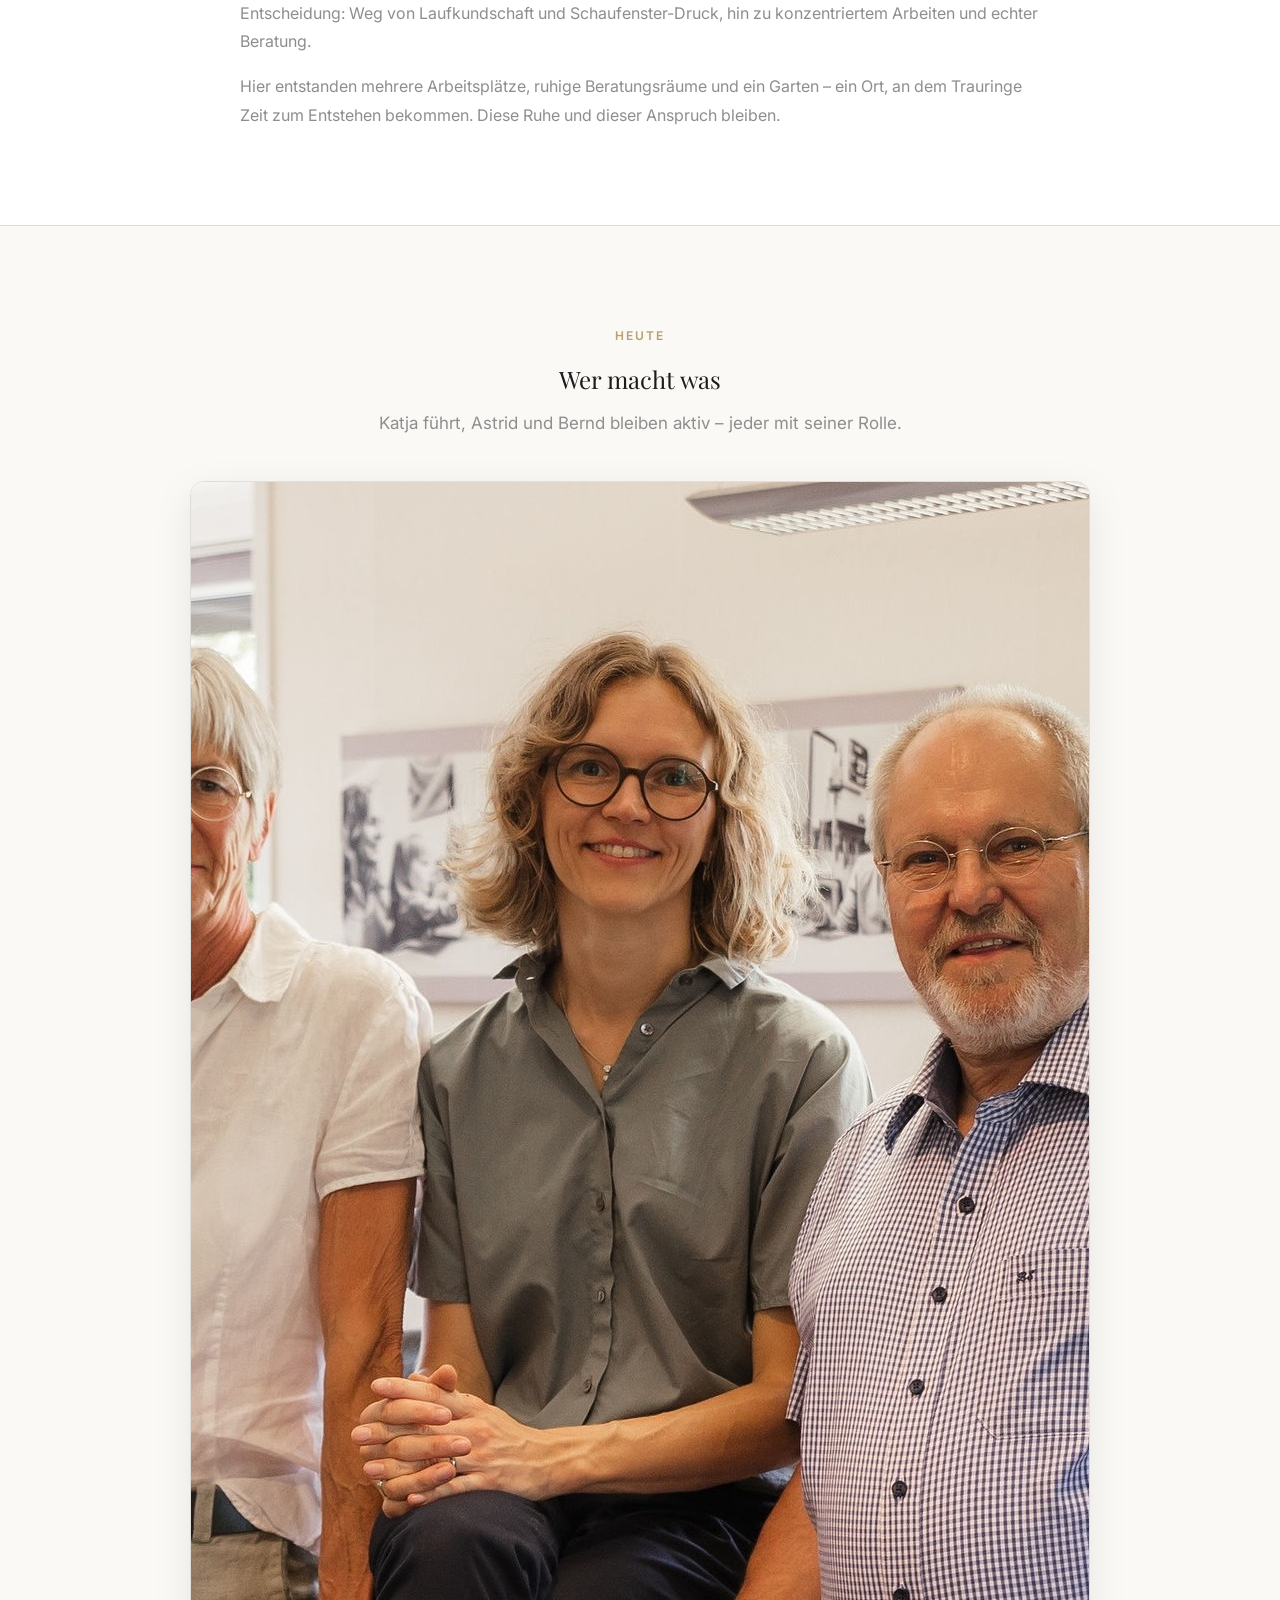
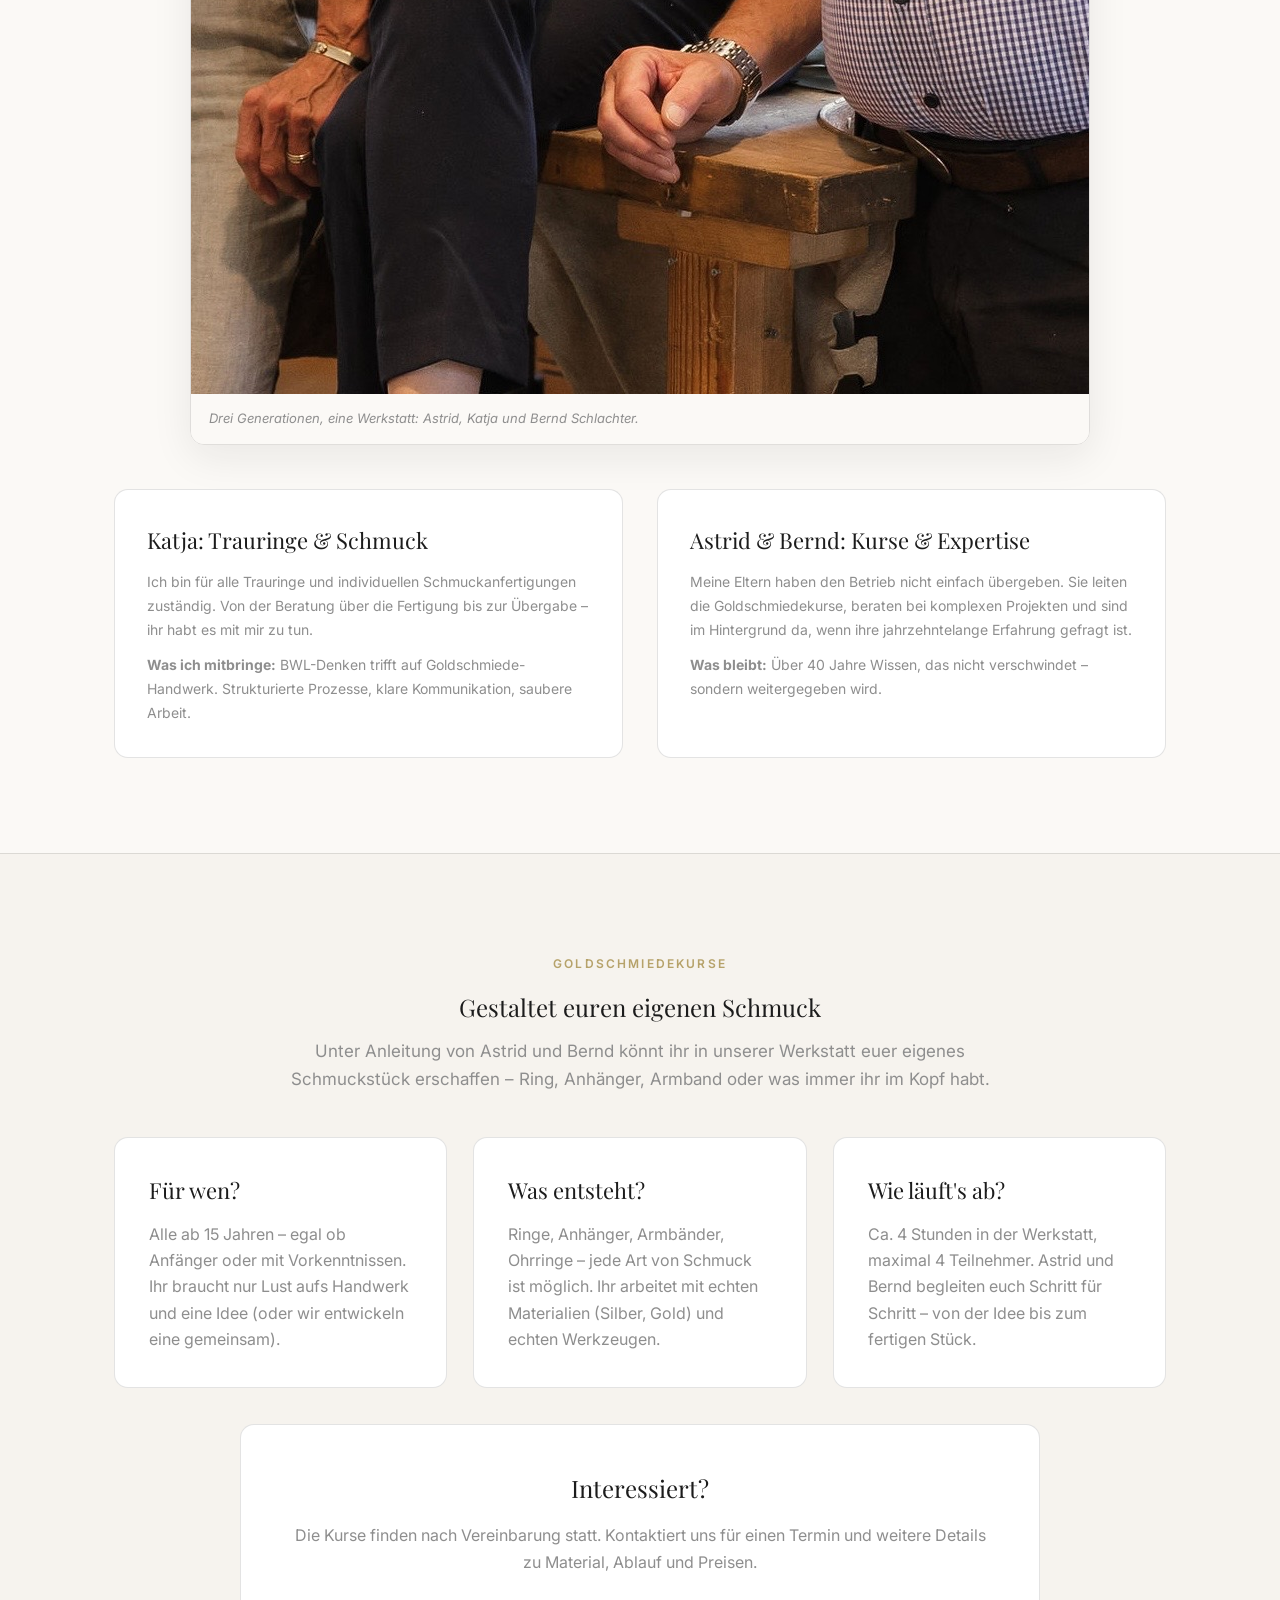
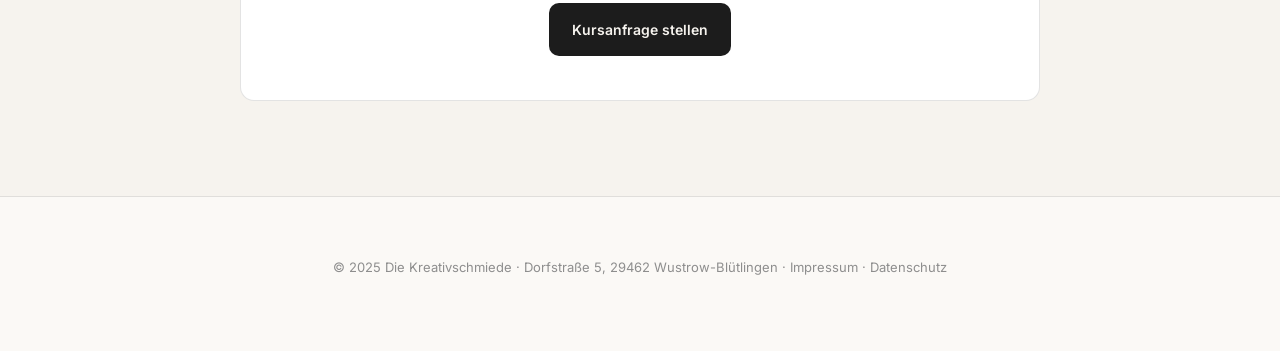
==== commit 824fa9c8: "Logo in Nav, Hero-Bild proportional, Atelier-Bild object-position" ====
--- a/atelier.html
+++ b/atelier.html
@@ -74,7 +74,18 @@
       position: sticky;
       top: 110px;
     }
-    .about-photo img { width: 100%; height: auto; display: block; object-fit: cover; }
+    /* Bild mit Hochformat-Ratio zeigen – mehr Kontext, weniger Beschnitt */
+    .about-photo .photo-frame {
+      aspect-ratio: 3 / 4;
+      overflow: hidden;
+    }
+    .about-photo img {
+      width: 100%;
+      height: 100%;
+      display: block;
+      object-fit: cover;
+      object-position: center 5%;
+    }
     .about-photo figcaption {
       padding: 14px 18px;
       background: var(--surface-2);
@@ -136,6 +147,7 @@
   <nav class="nav" aria-label="Hauptnavigation">
     <div class="wrap nav-inner">
       <a href="index.html" class="brand" aria-label="Startseite">
+        <img src="images/logo.png" alt="Die Kreativschmiede Logo" class="brand-logo" />
         <span>DIE KREATIVSCHMIEDE</span>
       </a>
       <div class="menu">
@@ -185,7 +197,9 @@
         </div>
 
         <figure class="about-photo">
-          <img src="images/EG_01991 Kopie.jpeg" alt="Katja Süzer an ihrem Arbeitsplatz in der Goldschmiedewerkstatt" width="1424" height="2171" loading="eager" fetchpriority="high" />
+          <div class="photo-frame">
+            <img src="images/EG_01991 Kopie.jpeg" alt="Katja Süzer an ihrem Arbeitsplatz in der Goldschmiedewerkstatt" width="1424" height="2171" loading="eager" fetchpriority="high" />
+          </div>
           <figcaption>Katja – dritte Generation, neuer Blick.</figcaption>
         </figure>
       </div>
--- a/css/style.css
+++ b/css/style.css
@@ -94,16 +94,23 @@
 .brand {
   display: flex;
   align-items: center;
-  gap: 14px;
+  gap: 12px;
   text-decoration: none;
   color: var(--text);
   min-width: 220px;
   flex-shrink: 0;
 }
 
+.brand-logo {
+  height: 44px;
+  width: auto;
+  display: block;
+  flex-shrink: 0;
+}
+
 .brand span {
   font-family: 'Playfair Display', serif;
-  font-size: 20px;
+  font-size: 18px;
   letter-spacing: 0.02em;
 }
 
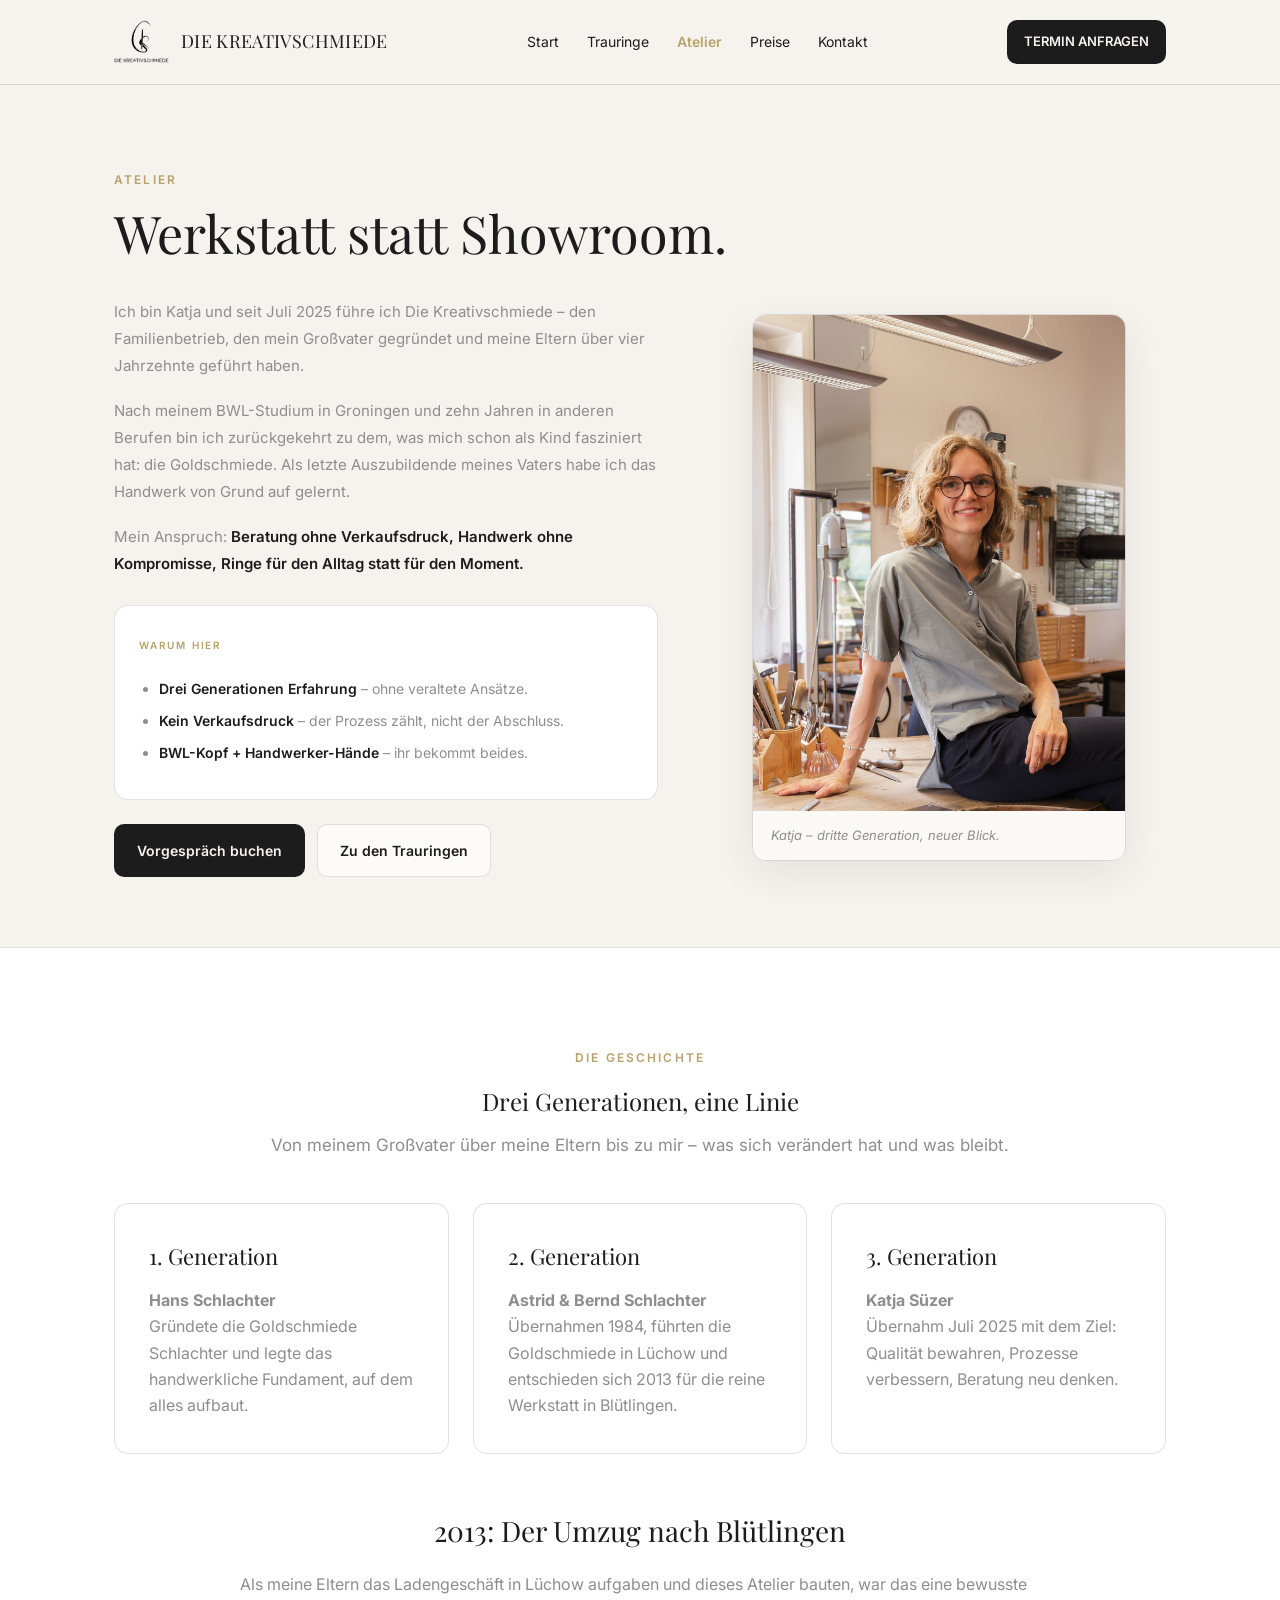
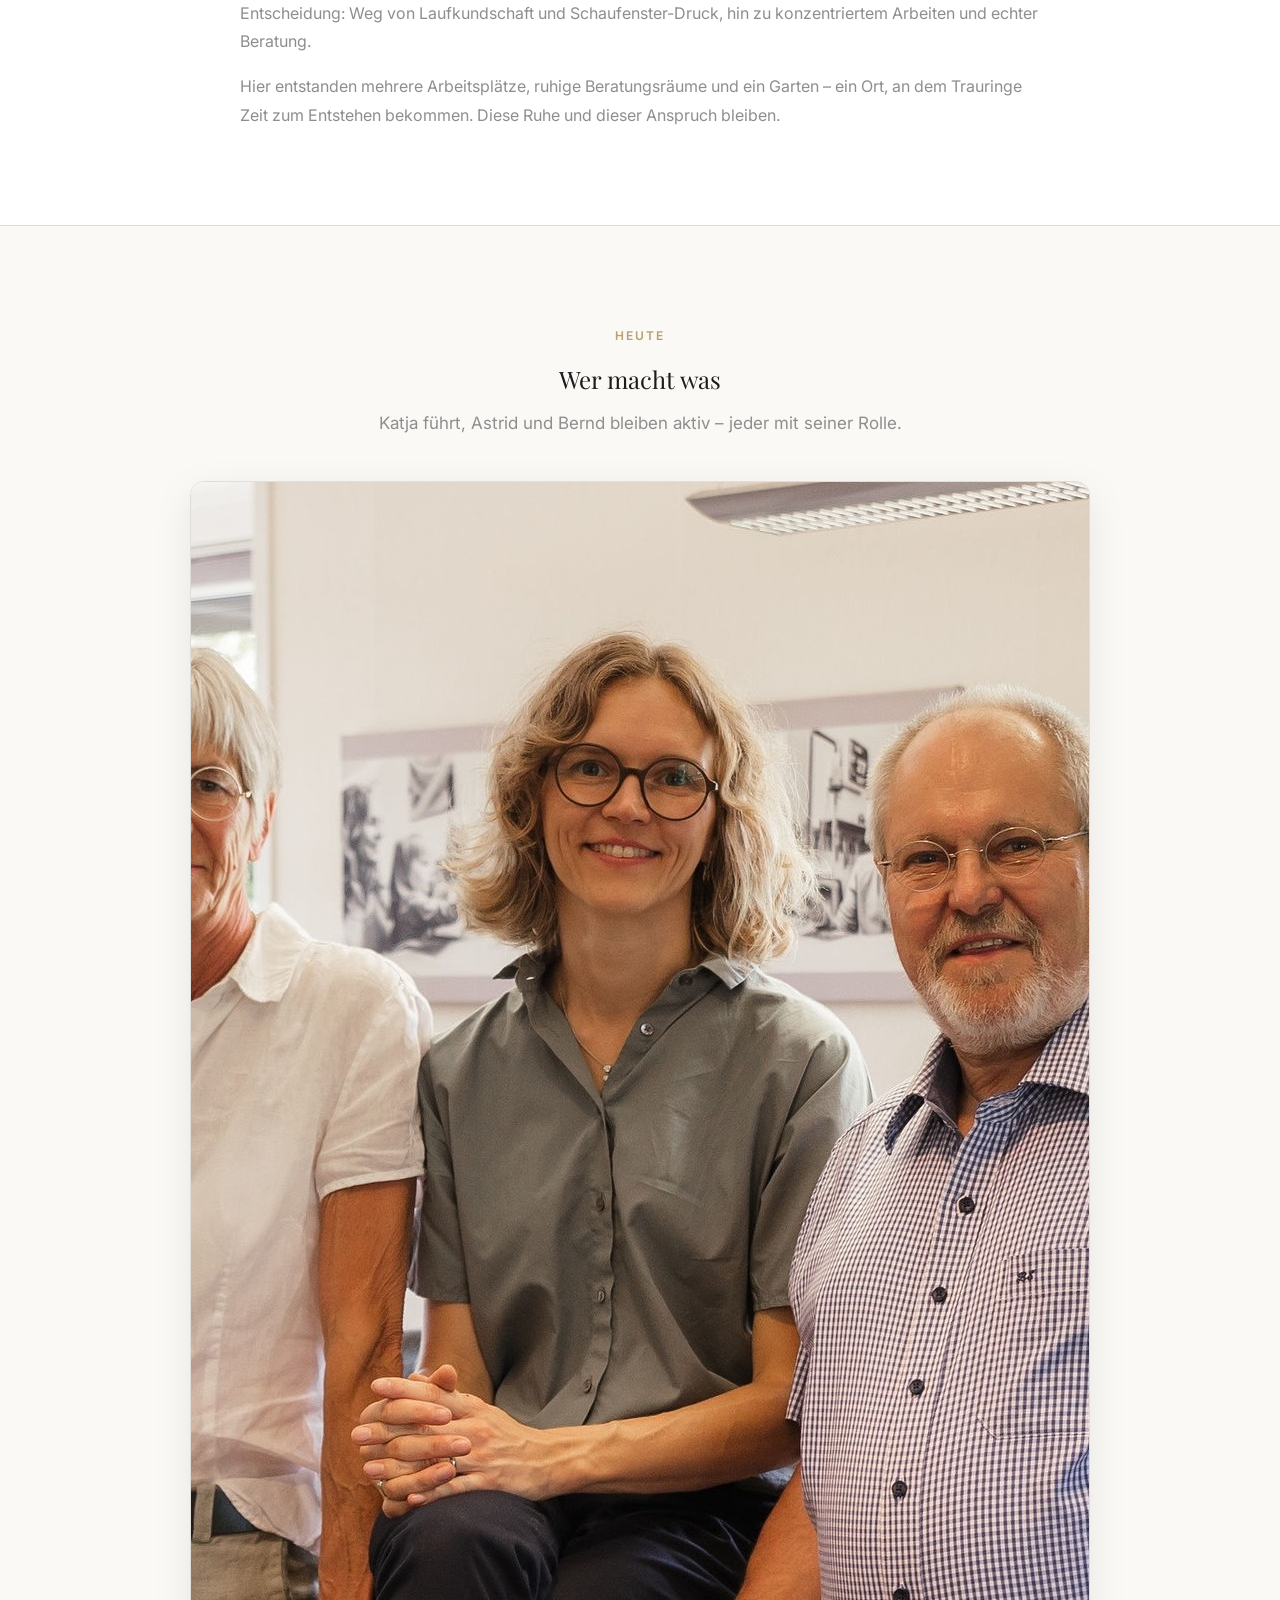
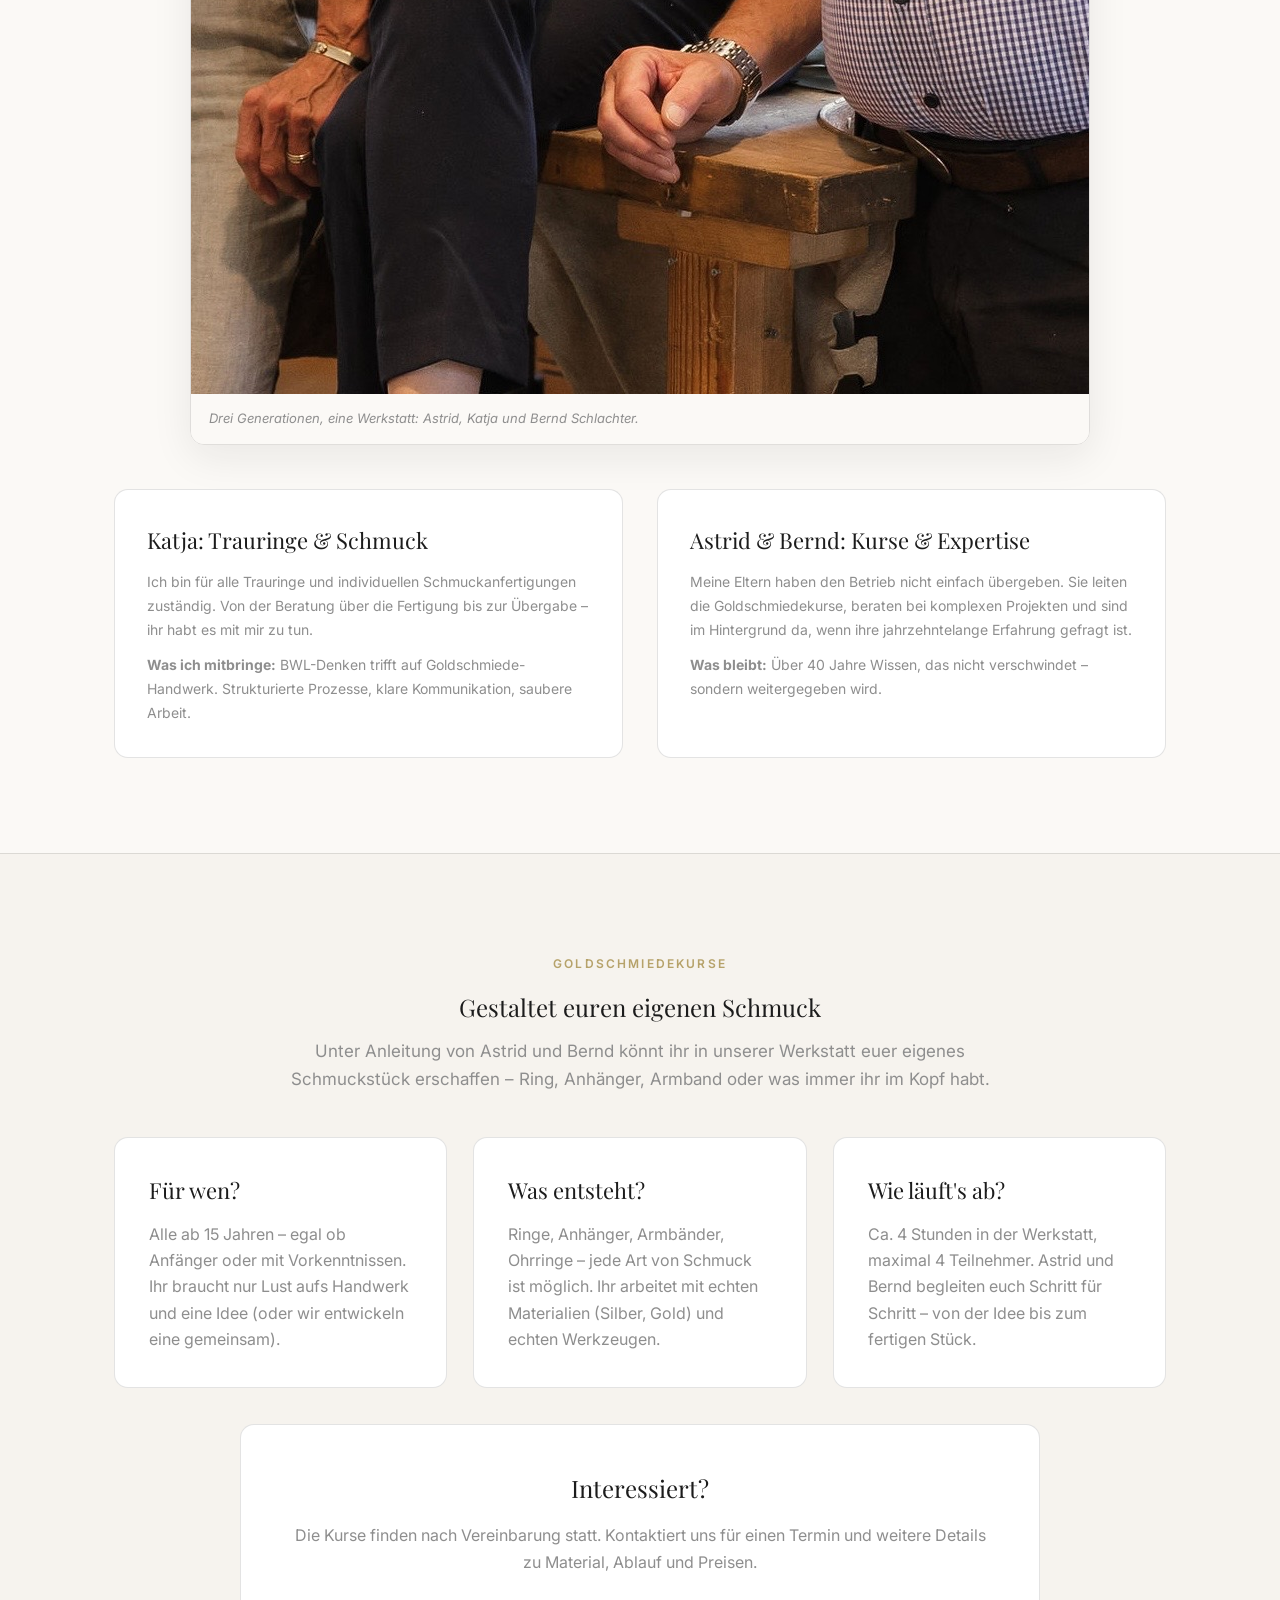
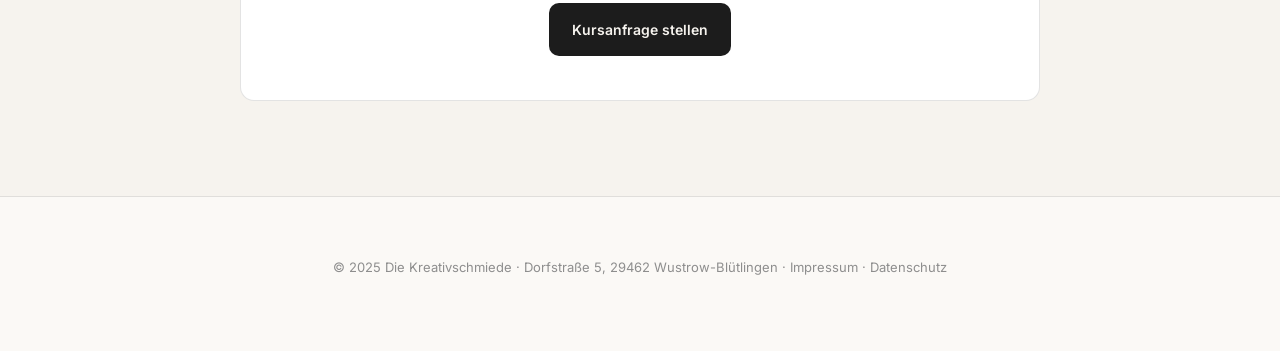
==== commit bbc31187: "Logo: korrekter Dateiname auf allen Seiten" ====
--- a/atelier.html
+++ b/atelier.html
@@ -147,7 +147,7 @@
   <nav class="nav" aria-label="Hauptnavigation">
     <div class="wrap nav-inner">
       <a href="index.html" class="brand" aria-label="Startseite">
-        <img src="images/logo.png" alt="Die Kreativschmiede Logo" class="brand-logo" />
+        <img src="images/Kreativschmiede-Logo-transparent%20copy.png" alt="Die Kreativschmiede Logo" class="brand-logo" />
         <span>DIE KREATIVSCHMIEDE</span>
       </a>
       <div class="menu">
